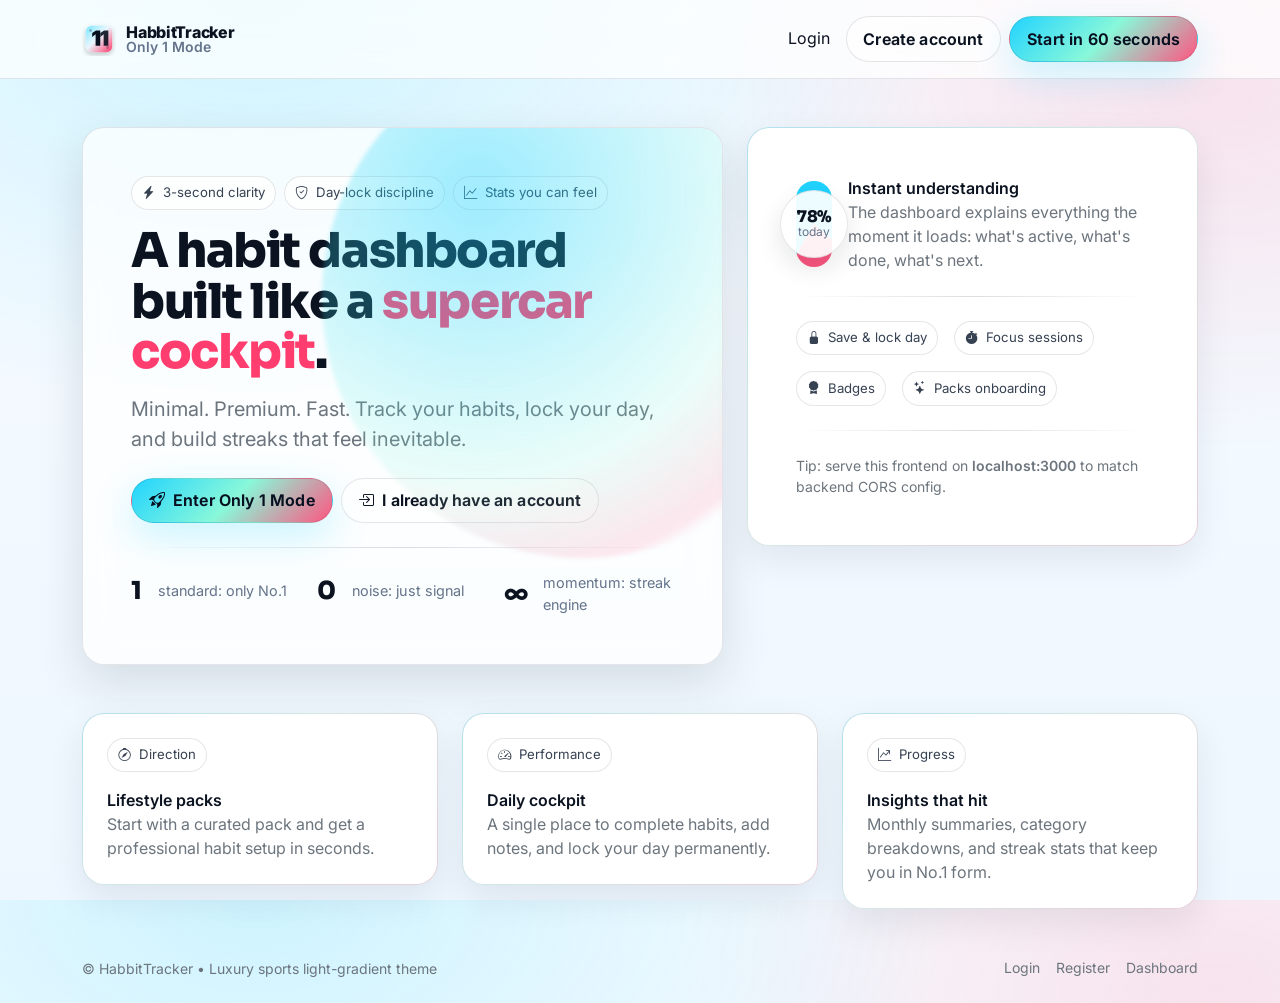
==== index.html @ 08ab0a7a "Add files via upload" ====
<!doctype html>
<html lang="en">
  <head>
    <meta charset="utf-8" />
    <meta name="viewport" content="width=device-width, initial-scale=1" />
    <title>HabbitTracker • Only 1 Mode</title>
    <meta name="description" content="Luxury habit performance dashboard with day locking, streak engine, and focus sessions." />

    <link rel="preconnect" href="https://fonts.googleapis.com" />
    <link rel="preconnect" href="https://fonts.gstatic.com" crossorigin />
    <link href="https://fonts.googleapis.com/css2?family=Inter:wght@400;500;600;700;800&family=Sora:wght@600;700;800&display=swap" rel="stylesheet" />

    <link href="https://cdn.jsdelivr.net/npm/bootstrap@5.3.3/dist/css/bootstrap.min.css" rel="stylesheet" />
    <link href="https://cdn.jsdelivr.net/npm/bootstrap-icons@1.11.3/font/bootstrap-icons.min.css" rel="stylesheet" />
    <link href="https://unpkg.com/aos@2.3.4/dist/aos.css" rel="stylesheet" />

    <link href="./assets/css/theme.css" rel="stylesheet" />
    <link href="./assets/css/app.css" rel="stylesheet" />
  </head>
  <body>
    <nav class="navbar navbar-expand-lg hx-nav sticky-top">
      <div class="container py-2">
        <a class="hx-brand" href="./index.html">
          <img src="./assets/img/one1-mark.svg" alt="Only 1" />
          <div class="d-flex flex-column lh-1">
            <span class="t1">HabbitTracker</span>
            <span class="t2">Only 1 Mode</span>
          </div>
        </a>

        <button class="navbar-toggler" type="button" data-bs-toggle="collapse" data-bs-target="#topNav">
          <span class="navbar-toggler-icon"></span>
        </button>

        <div class="collapse navbar-collapse" id="topNav">
          <div class="navbar-nav ms-auto align-items-lg-center gap-lg-2">
            <a class="nav-link hx-link" href="./auth/login.html">Login</a>
            <a class="btn hx-btn hx-btn-ghost" href="./auth/register.html">Create account</a>
            <a class="btn hx-btn hx-btn-primary" id="hx-cta" href="./auth/register.html">Start in 60 seconds</a>
          </div>
        </div>
      </div>
    </nav>

    <main class="hx-page">
      <section class="container py-5">
        <div class="row g-4 align-items-stretch">
          <div class="col-lg-7" data-aos="fade-up">
            <div class="hx-glass p-4 p-md-5 position-relative hx-hero-card">
              <div class="hx-hero-bg"></div>
              <div class="d-flex flex-wrap gap-2 mb-3">
                <span class="hx-chip"><i class="bi bi-lightning-charge-fill"></i> 3-second clarity</span>
                <span class="hx-chip"><i class="bi bi-shield-check"></i> Day-lock discipline</span>
                <span class="hx-chip"><i class="bi bi-graph-up"></i> Stats you can feel</span>
              </div>

              <h1 class="hx-hero-title display-5 mb-3">
                A habit dashboard built like a <span style="color:var(--hx-accent)">supercar cockpit</span>.
              </h1>
              <p class="text-secondary fs-5 mb-4">
                Minimal. Premium. Fast. Track your habits, lock your day, and build streaks that feel inevitable.
              </p>

              <div class="d-flex flex-wrap gap-2">
                <a class="btn hx-btn hx-btn-primary" href="./auth/register.html">
                  <i class="bi bi-rocket-takeoff me-2"></i>Enter Only 1 Mode
                </a>
                <a class="btn hx-btn hx-btn-ghost" href="./auth/login.html">
                  <i class="bi bi-box-arrow-in-right me-2"></i>I already have an account
                </a>
              </div>

              <div class="hx-mini-divider my-4"></div>
              <div class="row g-3">
                <div class="col-sm-4">
                  <div class="hx-kpi">
                    <div class="n">1</div>
                    <div class="l">standard: only No.1</div>
                  </div>
                </div>
                <div class="col-sm-4">
                  <div class="hx-kpi">
                    <div class="n">0</div>
                    <div class="l">noise: just signal</div>
                  </div>
                </div>
                <div class="col-sm-4">
                  <div class="hx-kpi">
                    <div class="n">∞</div>
                    <div class="l">momentum: streak engine</div>
                  </div>
                </div>
              </div>
            </div>
          </div>

          <div class="col-lg-5" data-aos="fade-left" data-aos-delay="150">
            <div class="hx-card p-4 p-md-5 hx-border-grad">
              <div class="d-flex align-items-center gap-3">
                <div class="hx-ring" style="--p:78">
                  <div class="hx-ring-text">
                    <div class="pct">78%</div>
                    <div class="lbl">today</div>
                  </div>
                </div>
                <div>
                  <div class="fw-semibold">Instant understanding</div>
                  <div class="text-secondary">
                    The dashboard explains everything the moment it loads: what's active, what's done, what's next.
                  </div>
                </div>
              </div>

              <div class="hx-mini-divider my-4"></div>

              <div class="d-grid gap-3">
                <div class="d-flex gap-3 flex-wrap">
                  <div class="hx-chip"><i class="bi bi-lock-fill"></i> Save & lock day</div>
                  <div class="hx-chip"><i class="bi bi-stopwatch-fill"></i> Focus sessions</div>
                </div>
                <div class="d-flex gap-3 flex-wrap">
                  <div class="hx-chip"><i class="bi bi-award-fill"></i> Badges</div>
                  <div class="hx-chip"><i class="bi bi-stars"></i> Packs onboarding</div>
                </div>
              </div>

              <div class="hx-mini-divider my-4"></div>
              <div class="text-secondary small">
                Tip: serve this frontend on <span class="fw-semibold">localhost:3000</span> to match backend CORS config.
              </div>
            </div>
          </div>
        </div>
      </section>

      <section class="container pb-5">
        <div class="row g-4">
          <div class="col-lg-4" data-aos="fade-up">
            <div class="hx-card p-4 hx-border-grad">
              <div class="hx-chip mb-3"><i class="bi bi-compass"></i> Direction</div>
              <div class="fw-semibold">Lifestyle packs</div>
              <div class="text-secondary">
                Start with a curated pack and get a professional habit setup in seconds.
              </div>
            </div>
          </div>
          <div class="col-lg-4" data-aos="fade-up" data-aos-delay="80">
            <div class="hx-card p-4 hx-border-grad">
              <div class="hx-chip mb-3"><i class="bi bi-speedometer2"></i> Performance</div>
              <div class="fw-semibold">Daily cockpit</div>
              <div class="text-secondary">
                A single place to complete habits, add notes, and lock your day permanently.
              </div>
            </div>
          </div>
          <div class="col-lg-4" data-aos="fade-up" data-aos-delay="160">
            <div class="hx-card p-4 hx-border-grad">
              <div class="hx-chip mb-3"><i class="bi bi-graph-up-arrow"></i> Progress</div>
              <div class="fw-semibold">Insights that hit</div>
              <div class="text-secondary">
                Monthly summaries, category breakdowns, and streak stats that keep you in No.1 form.
              </div>
            </div>
          </div>
        </div>
      </section>
    </main>

    <footer class="container pb-4 text-secondary small">
      <div class="d-flex flex-wrap justify-content-between align-items-center gap-2">
        <div>© HabbitTracker • Luxury sports light-gradient theme</div>
        <div class="d-flex gap-3">
          <a class="hx-link" href="./auth/login.html">Login</a>
          <a class="hx-link" href="./auth/register.html">Register</a>
          <a class="hx-link" href="./app/dashboard.html">Dashboard</a>
        </div>
      </div>
    </footer>

    <script src="https://cdn.jsdelivr.net/npm/bootstrap@5.3.3/dist/js/bootstrap.bundle.min.js"></script>
    <script src="https://unpkg.com/aos@2.3.4/dist/aos.js"></script>
    <script>
      AOS.init({ duration: 650, once: true, offset: 10 });
    </script>
    <script type="module" src="./src/js/pages/landing.js"></script>
  </body>
</html>
---- assets/css/theme.css ----
:root{
  --hx-bg-0:#F7FBFF;
  --hx-bg-1:#EEF7FF;
  --hx-surface:#FFFFFF;
  --hx-ink:#0B1220;
  --hx-ink-2:#364152;
  --hx-muted:#64748B;
  --hx-border:rgba(11,18,32,.10);
  --hx-shadow:0 18px 48px rgba(11,18,32,.12);

  --hx-accent:#FF3D6E;
  --hx-accent-2:#15D1FF;
  --hx-accent-3:#7CF7D5;

  --hx-grad:linear-gradient(135deg, rgba(21,209,255,.26), rgba(124,247,213,.16) 44%, rgba(255,61,110,.14));
  --hx-grad-2:linear-gradient(135deg, rgba(255,61,110,.14), rgba(21,209,255,.18));

  --hx-radius-xl:22px;
  --hx-radius-lg:16px;
  --hx-radius-md:12px;
  --hx-radius-sm:10px;
}

html, body { height: 100%; }
body{
  font-family: Inter, system-ui, -apple-system, Segoe UI, Roboto, Arial, sans-serif;
  color: var(--hx-ink);
  background: radial-gradient(1200px 700px at 20% 0%, rgba(21,209,255,.18), transparent 58%),
              radial-gradient(900px 600px at 95% 10%, rgba(255,61,110,.13), transparent 60%),
              linear-gradient(180deg, var(--hx-bg-0), var(--hx-bg-1));
}

.hx-brand{
  display:flex; align-items:center; gap:.65rem;
  text-decoration:none;
  color: inherit;
}
.hx-brand img{ width:34px; height:34px; }
.hx-brand .t1{ font-weight:800; letter-spacing:-0.02em; }
.hx-brand .t2{ font-weight:600; color: var(--hx-muted); font-size:.875rem; }

.hx-glass{
  background: rgba(255,255,255,.72);
  border: 1px solid var(--hx-border);
  border-radius: var(--hx-radius-xl);
  box-shadow: var(--hx-shadow);
  backdrop-filter: blur(14px);
}
.hx-card{
  border: 1px solid var(--hx-border);
  border-radius: var(--hx-radius-xl);
  background: var(--hx-surface);
  box-shadow: 0 14px 36px rgba(11,18,32,.08);
}
.hx-border-grad{ position: relative; }
.hx-border-grad:before{
  content:"";
  position:absolute;
  inset:-1px;
  border-radius: inherit;
  padding: 1px;
  background: var(--hx-grad);
  -webkit-mask: linear-gradient(#000 0 0) content-box, linear-gradient(#000 0 0);
  -webkit-mask-composite: xor;
  mask-composite: exclude;
  pointer-events:none;
}

.hx-chip{
  display:inline-flex; align-items:center; gap:.45rem;
  padding:.4rem .65rem;
  border-radius: 999px;
  border: 1px solid var(--hx-border);
  background: rgba(255,255,255,.70);
  color: var(--hx-ink-2);
  font-size:.825rem;
}

.hx-btn{
  border-radius: 999px !important;
  padding: .62rem 1.05rem;
  font-weight: 650;
  letter-spacing: .01em;
}
.hx-btn-primary{
  color: #061020;
  background: linear-gradient(135deg, rgba(21,209,255,.95), rgba(124,247,213,.90) 50%, rgba(255,61,110,.88));
  border: 1px solid rgba(11,18,32,.10);
  box-shadow: 0 14px 38px rgba(21,209,255,.22);
}
.hx-btn-primary:hover{ filter: saturate(1.06) contrast(1.03); transform: translateY(-1px); }
.hx-btn-ghost{
  color: var(--hx-ink);
  background: rgba(255,255,255,.55);
  border: 1px solid var(--hx-border);
}
.hx-btn-ghost:hover{ background: rgba(255,255,255,.82); }

.hx-link{
  color: inherit;
  text-decoration: none;
  border-bottom: 1px solid rgba(255,61,110,.0);
}
.hx-link:hover{
  color: var(--hx-ink);
  border-bottom-color: rgba(255,61,110,.35);
}

.hx-muted{ color: var(--hx-muted) !important; }
.hx-ink-2{ color: var(--hx-ink-2) !important; }

.hx-nav{
  border-bottom: 1px solid var(--hx-border);
  background: rgba(255,255,255,.72);
  backdrop-filter: blur(14px);
}

.hx-hero-title{
  font-family: Sora, Inter, system-ui, sans-serif;
  font-weight: 800;
  letter-spacing: -0.03em;
  line-height: 1.05;
}

.hx-kpi{ display:flex; gap:1rem; align-items:center; }
.hx-kpi .n{
  font-family: Sora, Inter, system-ui, sans-serif;
  font-weight: 800;
  letter-spacing: -0.02em;
  font-size: 1.55rem;
}
.hx-kpi .l{ color: var(--hx-muted); font-size: .9rem; }

.hx-sidebar{
  background: rgba(255,255,255,.78);
  border-right: 1px solid var(--hx-border);
  backdrop-filter: blur(14px);
}
.hx-side-link{
  border-radius: 12px;
  padding: .65rem .75rem;
  display:flex; align-items:center; gap:.65rem;
  color: var(--hx-ink);
  text-decoration:none;
  border: 1px solid rgba(11,18,32,0);
}
.hx-side-link:hover{ background: rgba(255,255,255,.8); border-color: var(--hx-border); }
.hx-side-link.active{
  background: rgba(255,255,255,.92);
  border-color: rgba(255,61,110,.18);
  box-shadow: 0 12px 26px rgba(11,18,32,.06);
}

.hx-input, .form-control, .form-select{
  border-radius: 14px;
  border-color: rgba(11,18,32,.12);
}
.form-control:focus, .form-select:focus{
  border-color: rgba(21,209,255,.55);
  box-shadow: 0 0 0 .25rem rgba(21,209,255,.14);
}

.hx-toast{
  border-radius: 16px;
  border: 1px solid var(--hx-border);
  box-shadow: 0 16px 44px rgba(11,18,32,.16);
  background: rgba(255,255,255,.88);
  backdrop-filter: blur(14px);
}

.hx-skeleton{
  background: linear-gradient(90deg, rgba(11,18,32,.06), rgba(11,18,32,.03), rgba(11,18,32,.06));
  background-size: 240% 100%;
  animation: hxShimmer 1.2s ease-in-out infinite;
  border-radius: 12px;
}
@keyframes hxShimmer{
  0%{ background-position: 0% 0%; }
  100%{ background-position: 240% 0%; }
}
---- assets/css/app.css ----
.hx-page{ min-height: calc(100vh - 70px); }

.place-items-center{ place-items: center; }
.min-w-0{ min-width: 0; }

.hx-hero-card{ overflow:hidden; }
.hx-hero-card .hx-hero-bg{
  position:absolute;
  inset:-90px -120px auto auto;
  width: 520px;
  height: 520px;
  border-radius: 999px;
  background: radial-gradient(circle at 30% 30%, rgba(21,209,255,.40), rgba(124,247,213,.14) 55%, rgba(255,61,110,.12) 75%, transparent 78%);
  filter: blur(2px);
  pointer-events:none;
}

.hx-mini-divider{
  height: 1px;
  background: linear-gradient(90deg, transparent, rgba(11,18,32,.14), transparent);
}

.hx-ring{
  --p: 0;
  width: 86px;
  height: 86px;
  border-radius: 999px;
  background:
    conic-gradient(from 210deg, rgba(21,209,255,.95) calc(var(--p) * 1%), rgba(255,61,110,.85) 0),
    conic-gradient(from 210deg, rgba(11,18,32,.10) 0, rgba(11,18,32,.10) 100%);
  display:grid;
  place-items:center;
  position:relative;
}
.hx-ring:after{
  content:"";
  width: 68px;
  height: 68px;
  border-radius: 999px;
  background: rgba(255,255,255,.92);
  border: 1px solid rgba(11,18,32,.10);
  box-shadow: 0 10px 26px rgba(11,18,32,.10);
  position:absolute;
}
.hx-ring > .hx-ring-text{
  position: relative;
  z-index: 1;
  text-align:center;
  line-height: 1.05;
}
.hx-ring > .hx-ring-text .pct{
  font-family: Sora, Inter, system-ui, sans-serif;
  font-weight: 800;
  letter-spacing: -0.02em;
}
.hx-ring > .hx-ring-text .lbl{ font-size: .75rem; color: var(--hx-muted); }

.hx-table tr td, .hx-table tr th{ vertical-align: middle; }

.hx-badge-soft{
  border-radius: 999px;
  padding: .35rem .6rem;
  border: 1px solid rgba(11,18,32,.10);
  background: rgba(255,255,255,.76);
  color: var(--hx-ink-2);
  font-weight: 650;
  font-size: .8rem;
}
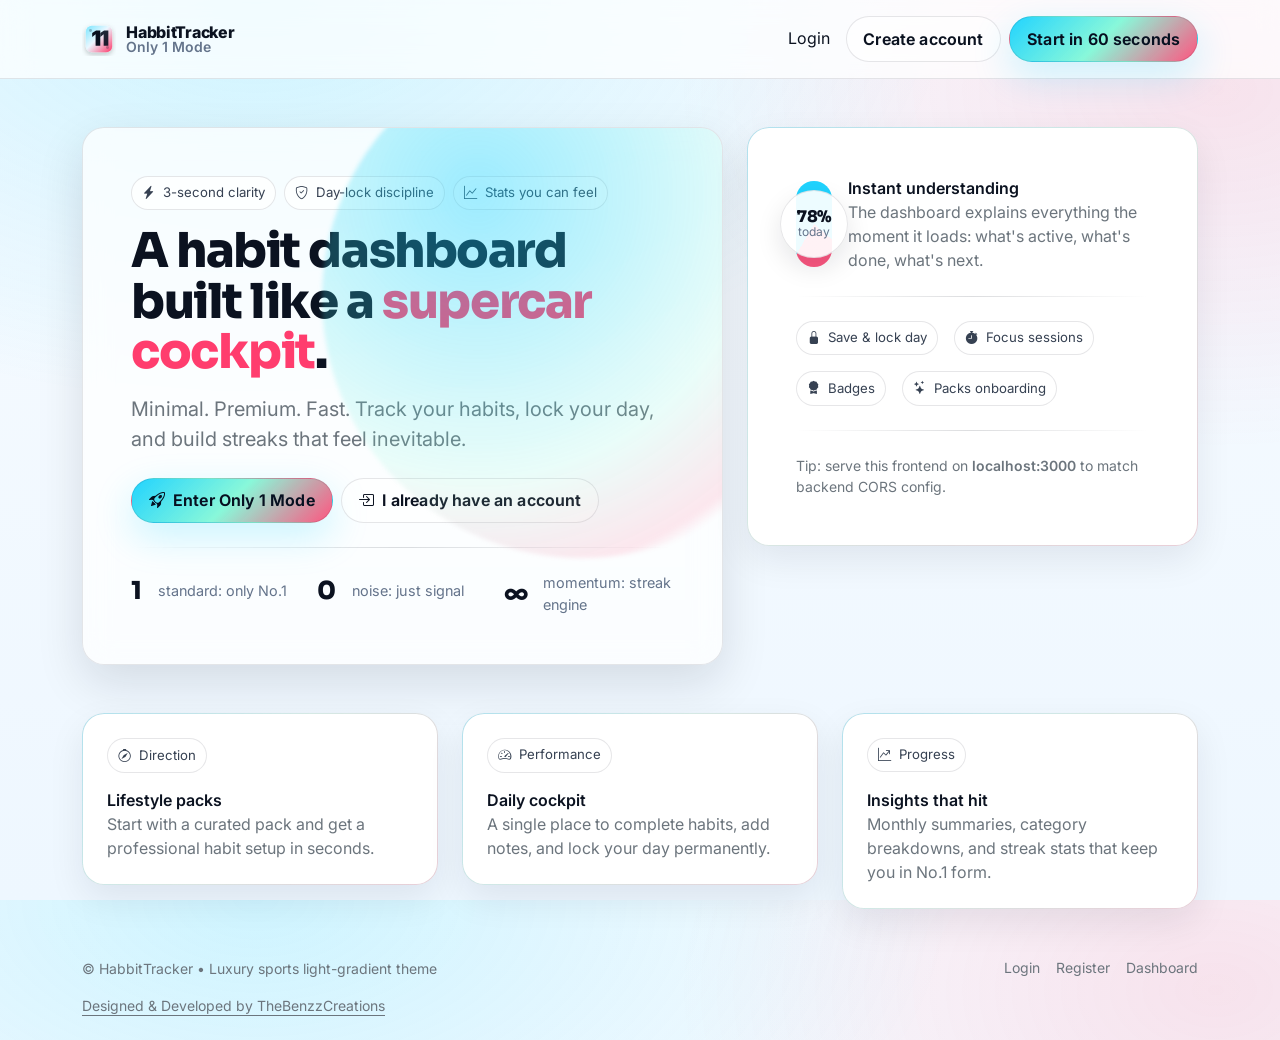
==== commit bee43eee: "seo" ====
--- a/index.html
+++ b/index.html
@@ -5,6 +5,29 @@
     <meta name="viewport" content="width=device-width, initial-scale=1" />
     <title>HabbitTracker • Only 1 Mode</title>
     <meta name="description" content="Luxury habit performance dashboard with day locking, streak engine, and focus sessions." />
+    <meta name="author" content="TheBenzzCreations" />
+    <meta name="creator" content="TheBenzzCreations" />
+    <meta property="og:type" content="website" />
+    <meta property="og:site_name" content="HabbitTracker" />
+    <meta property="og:title" content="HabbitTracker • Only 1 Mode" />
+    <meta property="og:description" content="Luxury habit performance dashboard with day locking, streak engine, and focus sessions." />
+    <meta name="twitter:card" content="summary" />
+    <meta name="twitter:title" content="HabbitTracker • Only 1 Mode" />
+    <meta name="twitter:description" content="Luxury habit performance dashboard with day locking, streak engine, and focus sessions." />
+
+    <script type="application/ld+json">
+    {
+      "@context": "https://schema.org",
+      "@type": "WebSite",
+      "name": "HabbitTracker",
+      "description": "Luxury habit performance dashboard with day locking, streak engine, and focus sessions.",
+      "creator": {
+        "@type": "Organization",
+        "name": "TheBenzzCreations",
+        "url": "https://www.thebenzzcreations.com/"
+      }
+    }
+    </script>
 
     <link rel="preconnect" href="https://fonts.googleapis.com" />
     <link rel="preconnect" href="https://fonts.gstatic.com" crossorigin />
@@ -175,6 +198,15 @@
           <a class="hx-link" href="./app/dashboard.html">Dashboard</a>
         </div>
       </div>
+      <div class="mt-3">
+        <a
+          class="d-inline-block link-secondary link-offset-2"
+          href="https://www.thebenzzcreations.com/"
+          target="_blank"
+          rel="noopener noreferrer nofollow"
+          title="TheBenzzCreations"
+        >Designed &amp; Developed by TheBenzzCreations</a>
+      </div>
     </footer>
 
     <script src="https://cdn.jsdelivr.net/npm/bootstrap@5.3.3/dist/js/bootstrap.bundle.min.js"></script>
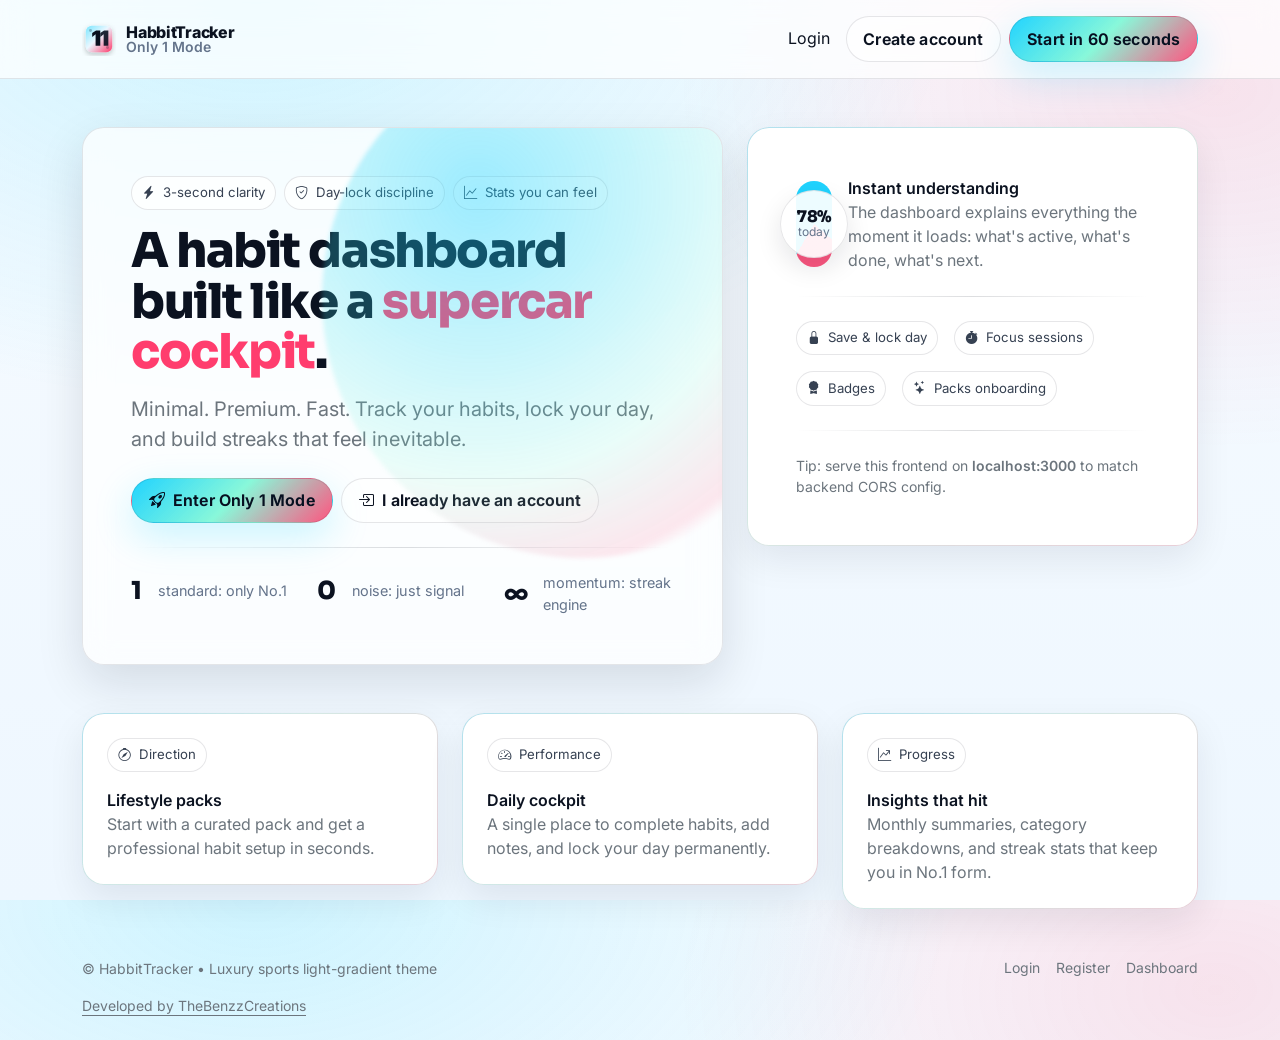
==== commit f03d0d90: "docs: standardize TheBenzzCreations attribution" ====
--- a/index.html
+++ b/index.html
@@ -202,10 +202,8 @@
         <a
           class="d-inline-block link-secondary link-offset-2"
           href="https://www.thebenzzcreations.com/"
-          target="_blank"
-          rel="noopener noreferrer nofollow"
           title="TheBenzzCreations"
-        >Designed &amp; Developed by TheBenzzCreations</a>
+        >Developed by TheBenzzCreations</a>
       </div>
     </footer>
 
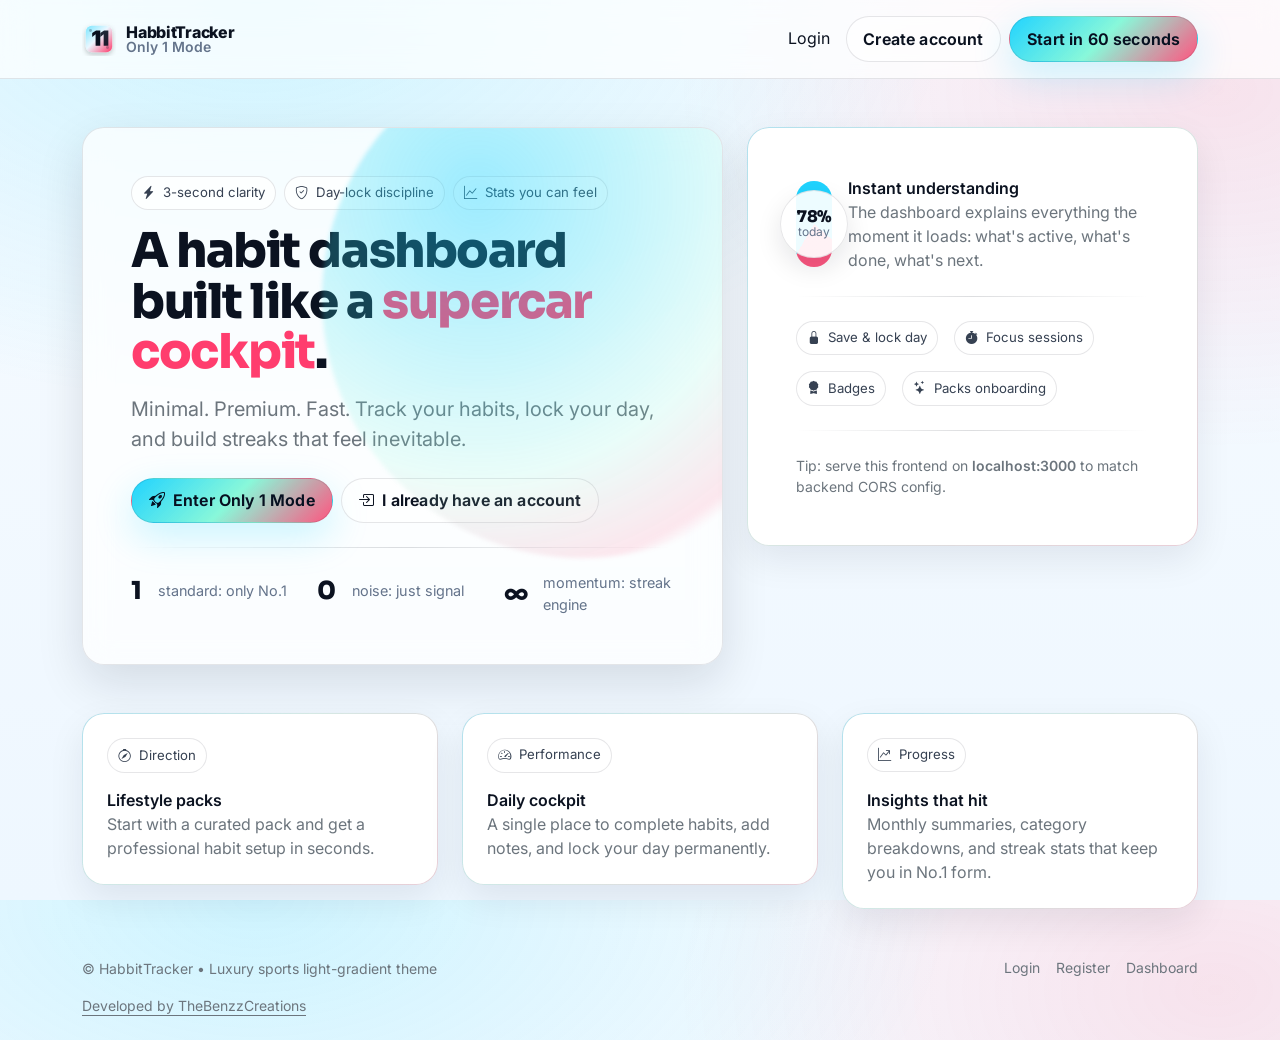
==== commit afeeb92f: "seo from gpt" ====
--- a/index.html
+++ b/index.html
@@ -4,6 +4,8 @@
     <meta charset="utf-8" />
     <meta name="viewport" content="width=device-width, initial-scale=1" />
     <title>HabbitTracker • Only 1 Mode</title>
+  <link rel="canonical" href="https://khushalsehrawat.github.io/hb/" />
+  <meta property="og:url" content="https://khushalsehrawat.github.io/hb/" />
     <meta name="description" content="Luxury habit performance dashboard with day locking, streak engine, and focus sessions." />
     <meta name="author" content="TheBenzzCreations" />
     <meta name="creator" content="TheBenzzCreations" />
@@ -16,18 +18,19 @@
     <meta name="twitter:description" content="Luxury habit performance dashboard with day locking, streak engine, and focus sessions." />
 
     <script type="application/ld+json">
-    {
-      "@context": "https://schema.org",
-      "@type": "WebSite",
-      "name": "HabbitTracker",
-      "description": "Luxury habit performance dashboard with day locking, streak engine, and focus sessions.",
-      "creator": {
-        "@type": "Organization",
-        "name": "TheBenzzCreations",
-        "url": "https://www.thebenzzcreations.com/"
-      }
-    }
-    </script>
+{
+  "@context": "https://schema.org",
+  "@type": "WebSite",
+  "name": "HabbitTracker",
+  "description": "Luxury habit performance dashboard with day locking, streak engine, and focus sessions.",
+  "creator": {
+    "@type": "Organization",
+    "name": "TheBenzzCreations",
+    "url": "https://www.thebenzzcreations.com/"
+  },
+  "url": "https://khushalsehrawat.github.io/hb/"
+}
+</script>
 
     <link rel="preconnect" href="https://fonts.googleapis.com" />
     <link rel="preconnect" href="https://fonts.gstatic.com" crossorigin />
